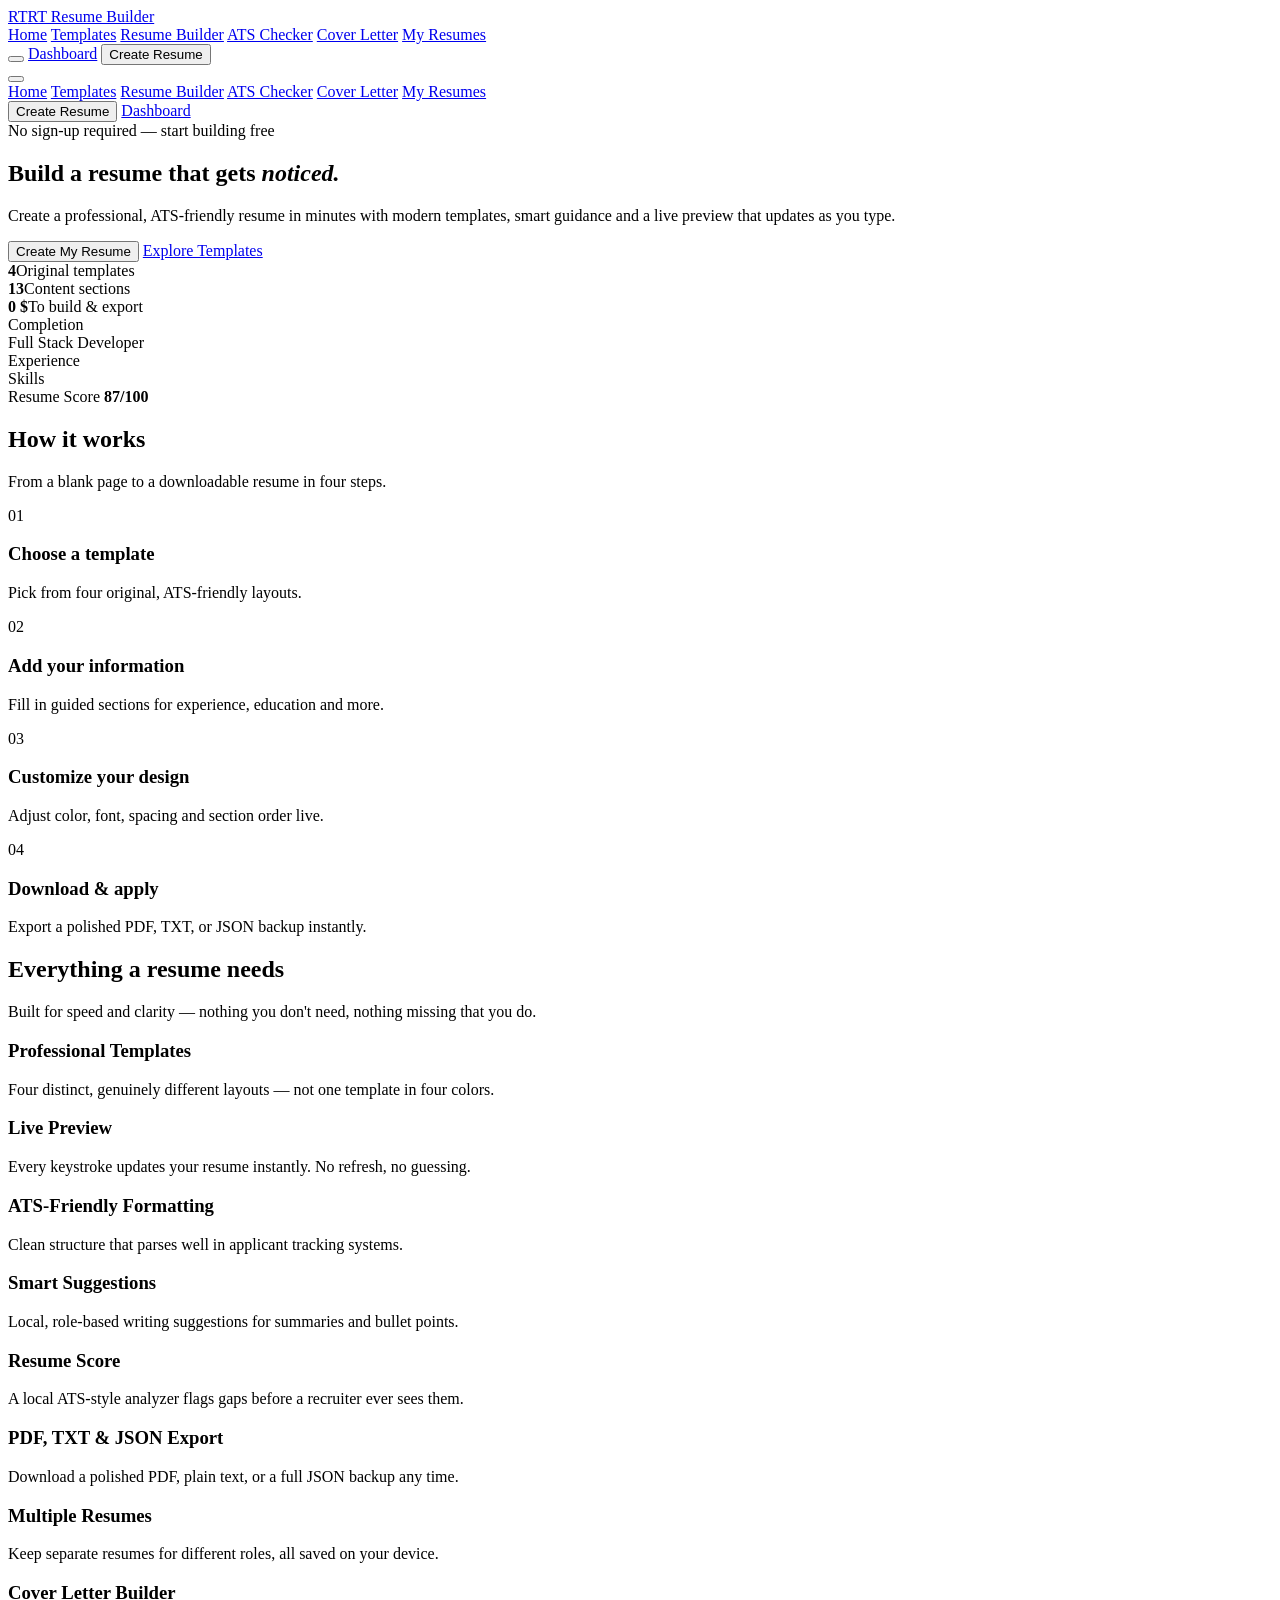
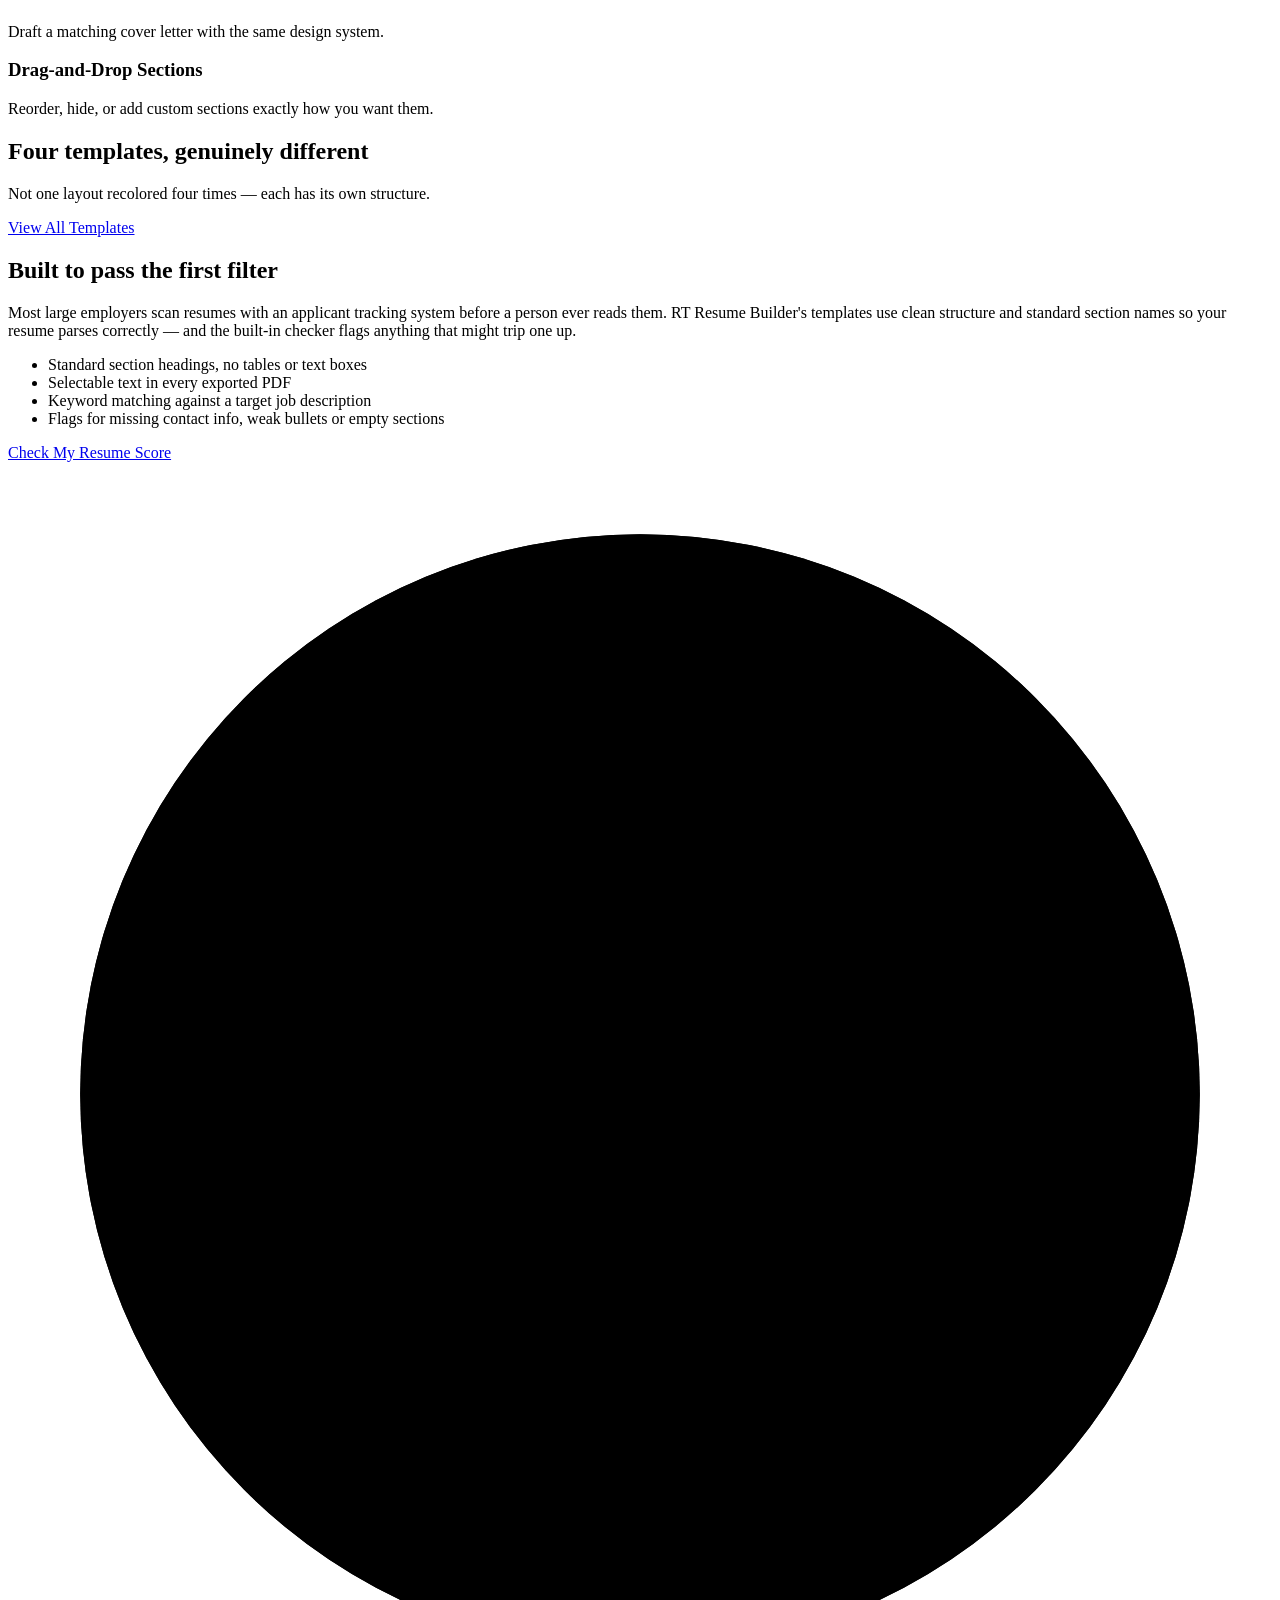
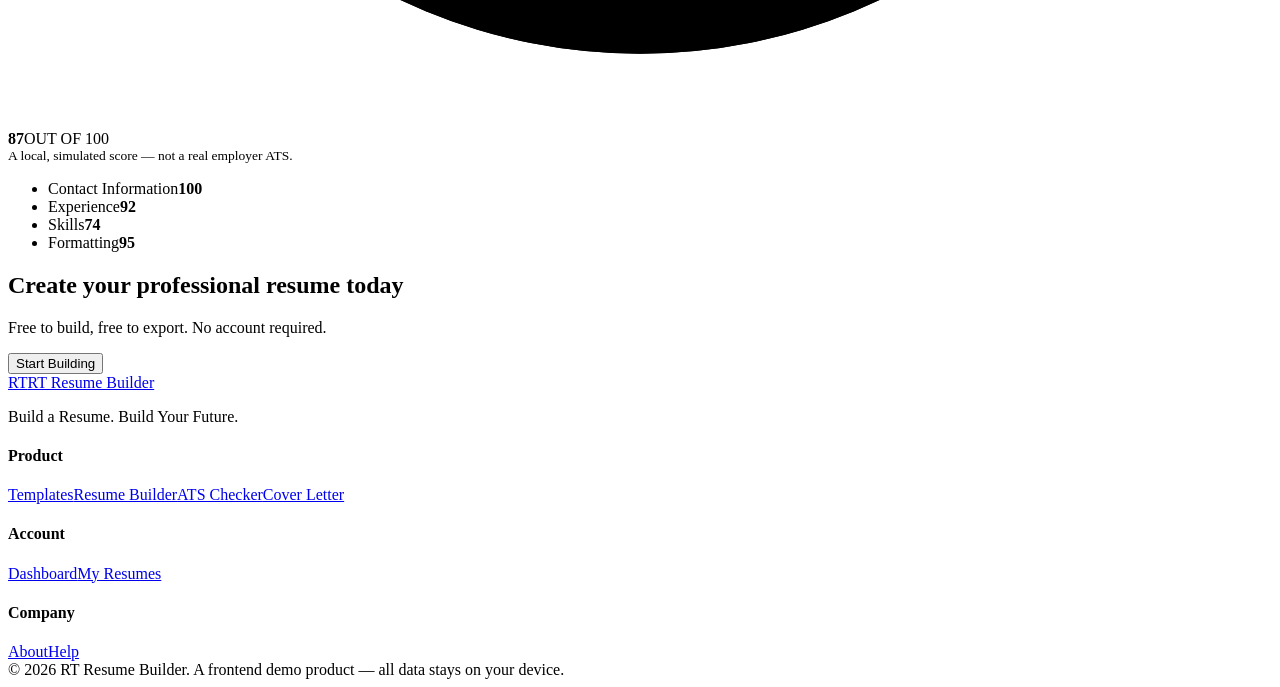
==== index.html @ d9f5d31e "V.0.1 commit" ====
<!DOCTYPE html>
<html lang="en">
<head>
<meta charset="UTF-8">
<meta name="viewport" content="width=device-width, initial-scale=1.0">
<title>RT Resume Builder — Build a Professional Resume</title>
<meta name="description" content="Create professional ATS-friendly resumes with modern templates, live preview, smart guidance and easy PDF export.">
<meta property="og:title" content="RT Resume Builder — Build a Resume. Build Your Future.">
<meta property="og:description" content="Create professional, ATS-friendly resumes in minutes with modern templates and a live preview.">
<meta property="og:type" content="website">
<link rel="icon" href="data:image/svg+xml,<svg xmlns=%22http://www.w3.org/2000/svg%22 viewBox=%220 0 100 100%22><rect width=%22100%22 height=%22100%22 rx=%2222%22 fill=%22%2317233B%22/><text x=%2250%22 y=%2266%22 font-size=%2244%22 fill=%22%23FBF9F4%22 text-anchor=%22middle%22 font-family=%22Georgia,serif%22>RT</text></svg>">
<link rel="stylesheet" href="css/style.css">
<link rel="stylesheet" href="css/landing.css">
<link rel="stylesheet" href="css/responsive.css">
</head>
<body>

<header class="site-header">
  <div class="container">
    <a href="index.html" class="brand"><span class="brand-mark">RT</span><span class="brand-name">RT Resume Builder</span></a>
    <nav class="main-nav">
      <a href="index.html">Home</a>
      <a href="templates.html">Templates</a>
      <a href="builder.html">Resume Builder</a>
      <a href="ats-checker.html">ATS Checker</a>
      <a href="cover-letter.html">Cover Letter</a>
      <a href="dashboard.html">My Resumes</a>
    </nav>
    <div class="header-actions">
      <button class="theme-toggle" aria-label="Toggle dark mode">
        <span class="icon-moon" data-icon="moon"></span><span class="icon-sun" data-icon="sun"></span>
      </button>
      <a href="dashboard.html" class="btn btn-ghost">Dashboard</a>
      <button class="btn btn-primary" data-create-resume>Create Resume</button>
    </div>
    <button class="hamburger" aria-label="Menu"><span></span></button>
  </div>
</header>

<nav class="mobile-nav">
  <a href="index.html">Home</a>
  <a href="templates.html">Templates</a>
  <a href="builder.html">Resume Builder</a>
  <a href="ats-checker.html">ATS Checker</a>
  <a href="cover-letter.html">Cover Letter</a>
  <a href="dashboard.html">My Resumes</a>
  <div class="mobile-actions">
    <button class="btn btn-primary" data-create-resume>Create Resume</button>
    <a href="dashboard.html" class="btn btn-outline">Dashboard</a>
  </div>
</nav>

<main>
  <section class="hero">
    <div class="hero-rule" aria-hidden="true"></div>
    <div class="container">
      <div class="hero-copy">
        <div class="hero-eyebrow"><span class="dot"></span><span>No sign-up required — start building free</span></div>
        <h1>Build a resume that gets <em>noticed.</em></h1>
        <p class="lede">Create a professional, ATS-friendly resume in minutes with modern templates, smart guidance and a live preview that updates as you type.</p>
        <div class="hero-ctas">
          <button class="btn btn-accent" data-create-resume>Create My Resume</button>
          <a href="templates.html" class="btn btn-outline">Explore Templates</a>
        </div>
        <div class="hero-stats">
          <div><strong>4</strong><span>Original templates</span></div>
          <div><strong>13</strong><span>Content sections</span></div>
          <div><strong>0&nbsp;$</strong><span>To build &amp; export</span></div>
        </div>
      </div>
      <div class="hero-visual">
        <div class="mini-app">
          <div class="mini-app-bar">
            <div class="dots"><span></span><span></span><span></span></div>
            <div class="completion">Completion <div class="mini-progress"><i></i></div></div>
          </div>
          <div class="mini-resume">
            <div class="m-name" id="hero-type-name"></div>
            <div class="m-title">Full Stack Developer<span class="type-cursor"></span></div>
            <div class="m-line"></div>
            <div class="m-line short"></div>
            <div class="m-heading">Experience</div>
            <div class="m-line"></div>
            <div class="m-line"></div>
            <div class="m-line short"></div>
            <div class="m-heading">Skills</div>
            <div class="m-line short"></div>
          </div>
        </div>
        <div class="hero-badge-float">Resume Score <strong>87/100</strong></div>
      </div>
    </div>
  </section>

  <section class="section">
    <div class="container">
      <div class="section-head">
        <h2>How it works</h2>
        <p>From a blank page to a downloadable resume in four steps.</p>
      </div>
      <div class="steps">
        <div class="step"><span class="step-num">01</span><h3>Choose a template</h3><p>Pick from four original, ATS-friendly layouts.</p></div>
        <div class="step"><span class="step-num">02</span><h3>Add your information</h3><p>Fill in guided sections for experience, education and more.</p></div>
        <div class="step"><span class="step-num">03</span><h3>Customize your design</h3><p>Adjust color, font, spacing and section order live.</p></div>
        <div class="step"><span class="step-num">04</span><h3>Download &amp; apply</h3><p>Export a polished PDF, TXT, or JSON backup instantly.</p></div>
      </div>
    </div>
  </section>

  <section class="section section-alt">
    <div class="container">
      <div class="section-head">
        <h2>Everything a resume needs</h2>
        <p>Built for speed and clarity — nothing you don't need, nothing missing that you do.</p>
      </div>
      <div class="features-grid">
        <div class="feature-card"><div class="f-icon"><span data-icon="file-text"></span></div><h3>Professional Templates</h3><p>Four distinct, genuinely different layouts — not one template in four colors.</p></div>
        <div class="feature-card"><div class="f-icon"><span data-icon="eye"></span></div><h3>Live Preview</h3><p>Every keystroke updates your resume instantly. No refresh, no guessing.</p></div>
        <div class="feature-card"><div class="f-icon"><span data-icon="check-circle"></span></div><h3>ATS-Friendly Formatting</h3><p>Clean structure that parses well in applicant tracking systems.</p></div>
        <div class="feature-card"><div class="f-icon"><span data-icon="sparkle"></span></div><h3>Smart Suggestions</h3><p>Local, role-based writing suggestions for summaries and bullet points.</p></div>
        <div class="feature-card"><div class="f-icon"><span data-icon="award"></span></div><h3>Resume Score</h3><p>A local ATS-style analyzer flags gaps before a recruiter ever sees them.</p></div>
        <div class="feature-card"><div class="f-icon"><span data-icon="download"></span></div><h3>PDF, TXT &amp; JSON Export</h3><p>Download a polished PDF, plain text, or a full JSON backup any time.</p></div>
        <div class="feature-card"><div class="f-icon"><span data-icon="folder"></span></div><h3>Multiple Resumes</h3><p>Keep separate resumes for different roles, all saved on your device.</p></div>
        <div class="feature-card"><div class="f-icon"><span data-icon="edit"></span></div><h3>Cover Letter Builder</h3><p>Draft a matching cover letter with the same design system.</p></div>
        <div class="feature-card"><div class="f-icon"><span data-icon="grip"></span></div><h3>Drag-and-Drop Sections</h3><p>Reorder, hide, or add custom sections exactly how you want them.</p></div>
      </div>
    </div>
  </section>

  <section class="section">
    <div class="container">
      <div class="section-head">
        <h2>Four templates, genuinely different</h2>
        <p>Not one layout recolored four times — each has its own structure.</p>
      </div>
      <div class="showcase-grid" id="showcase-grid"></div>
      <div class="showcase-more"><a href="templates.html" class="btn btn-outline">View All Templates</a></div>
    </div>
  </section>

  <section class="section section-alt">
    <div class="container ats-section">
      <div>
        <h2>Built to pass the first filter</h2>
        <p>Most large employers scan resumes with an applicant tracking system before a person ever reads them. RT Resume Builder's templates use clean structure and standard section names so your resume parses correctly — and the built-in checker flags anything that might trip one up.</p>
        <ul class="ats-check-list">
          <li><span data-icon="check-circle"></span> Standard section headings, no tables or text boxes</li>
          <li><span data-icon="check-circle"></span> Selectable text in every exported PDF</li>
          <li><span data-icon="check-circle"></span> Keyword matching against a target job description</li>
          <li><span data-icon="check-circle"></span> Flags for missing contact info, weak bullets or empty sections</li>
        </ul>
        <a href="ats-checker.html" class="btn btn-primary" style="margin-top:10px;">Check My Resume Score</a>
      </div>
      <div class="ats-score-card">
        <div class="score-ring" id="ats-demo-ring">
          <svg viewBox="0 0 140 140"><circle class="track" cx="70" cy="70" r="62"/><circle class="fill" cx="70" cy="70" r="62" style="stroke-dasharray:389;stroke-dashoffset:50"/></svg>
          <div class="score-num"><strong>87</strong><span>OUT OF 100</span></div>
        </div>
        <p style="margin:0;color:var(--muted);font-size:13.5px;">A local, simulated score — not a real employer ATS.</p>
        <ul class="ats-cat-list">
          <li><span>Contact Information</span><strong style="color:var(--success)">100</strong></li>
          <li><span>Experience</span><strong style="color:var(--success)">92</strong></li>
          <li><span>Skills</span><strong style="color:var(--warning)">74</strong></li>
          <li><span>Formatting</span><strong style="color:var(--success)">95</strong></li>
        </ul>
      </div>
    </div>
  </section>

  <section class="section">
    <div class="container">
      <div class="final-cta">
        <h2>Create your professional resume today</h2>
        <p>Free to build, free to export. No account required.</p>
        <button class="btn btn-accent" data-create-resume>Start Building</button>
      </div>
    </div>
  </section>
</main>

<footer class="site-footer">
  <div class="container">
    <div class="footer-grid">
      <div class="footer-col">
        <a href="index.html" class="brand" style="margin-bottom:10px;"><span class="brand-mark">RT</span><span class="brand-name">RT Resume Builder</span></a>
        <p style="max-width:32ch;">Build a Resume. Build Your Future.</p>
      </div>
      <div class="footer-col"><h4>Product</h4>
        <a href="templates.html">Templates</a><a href="builder.html">Resume Builder</a><a href="ats-checker.html">ATS Checker</a><a href="cover-letter.html">Cover Letter</a>
      </div>
      <div class="footer-col"><h4>Account</h4>
        <a href="dashboard.html">Dashboard</a><a href="dashboard.html">My Resumes</a>
      </div>
      <div class="footer-col"><h4>Company</h4>
        <a href="index.html">About</a><a href="index.html">Help</a>
      </div>
    </div>
    <div class="footer-bottom">
      <span>© 2026 RT Resume Builder. A frontend demo product — all data stays on your device.</span>
    </div>
  </div>
</footer>

<script src="js/ui.js"></script>
<script src="js/storage.js"></script>
<script src="js/resume-data.js"></script>
<script src="js/icons.js"></script>
<script src="js/templates.js"></script>
<script src="js/resume-preview.js"></script>
<script src="js/suggestions-data.js"></script>
<script src="js/sample-data.js"></script>
<script src="js/navigation.js"></script>
<script src="js/app.js"></script>
<script>
  document.addEventListener('DOMContentLoaded', () => {
    document.querySelectorAll('[data-icon]').forEach(el => { el.innerHTML = RTIcons[el.dataset.icon] || ''; });
  });
</script>
<script>
  // render template showcase using the shared preview engine (kept inline: purely presentational, page-specific)
  document.addEventListener('DOMContentLoaded', () => {
    const grid = document.getElementById('showcase-grid');
    const sample = RTSampleData.getSampleResume();
    grid.innerHTML = RT_TEMPLATES.map(t => `
      <a class="showcase-card" href="templates.html">
        <div class="showcase-thumb"><div class="thumb-render" style="transform:scale(.42);transform-origin:top left;width:238%;" id="show-${t.id}"></div></div>
        <div class="showcase-meta"><span>${t.name}</span><span class="badge badge-brass">${t.category}</span></div>
      </a>`).join('');
    RT_TEMPLATES.forEach(t => {
      const holder = document.getElementById(`show-${t.id}`);
      RTPreview.renderInto(holder, Object.assign({}, sample, { template: t.id }));
    });
  });
</script>
</body>
</html>
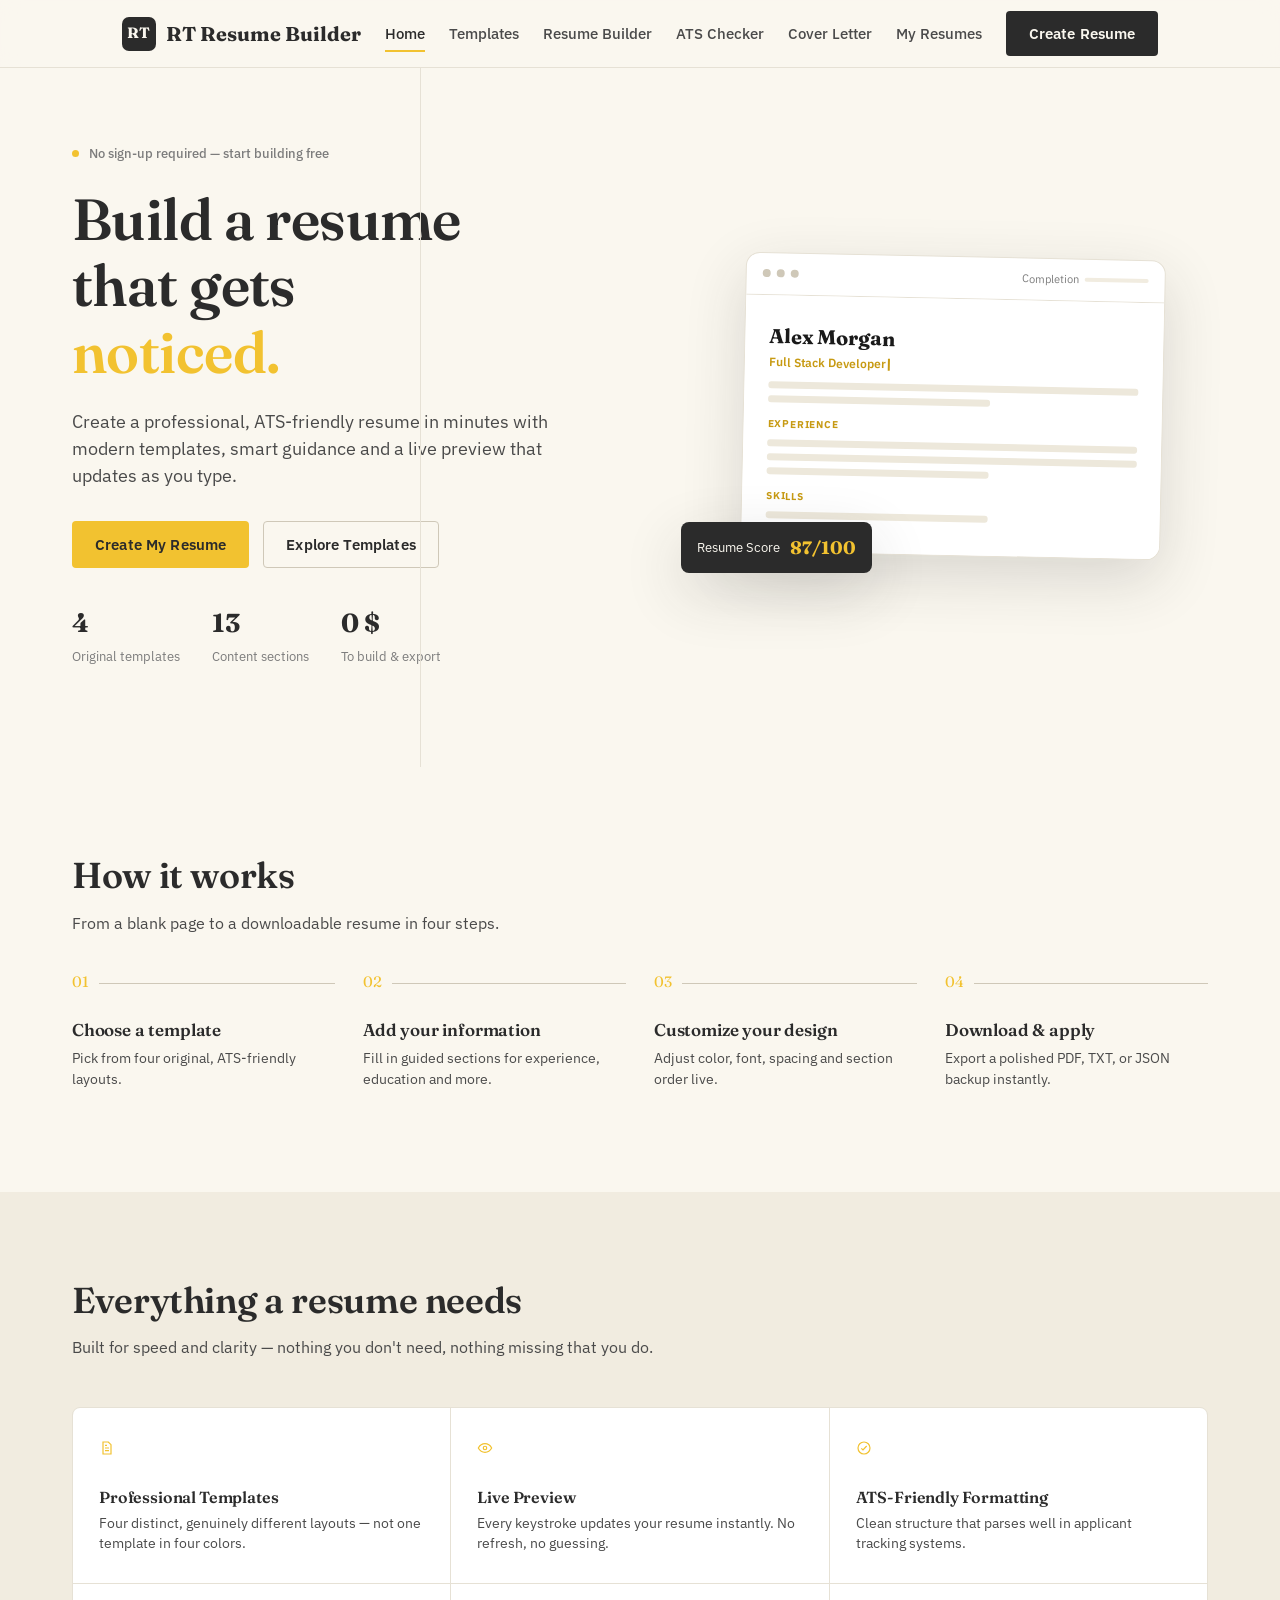
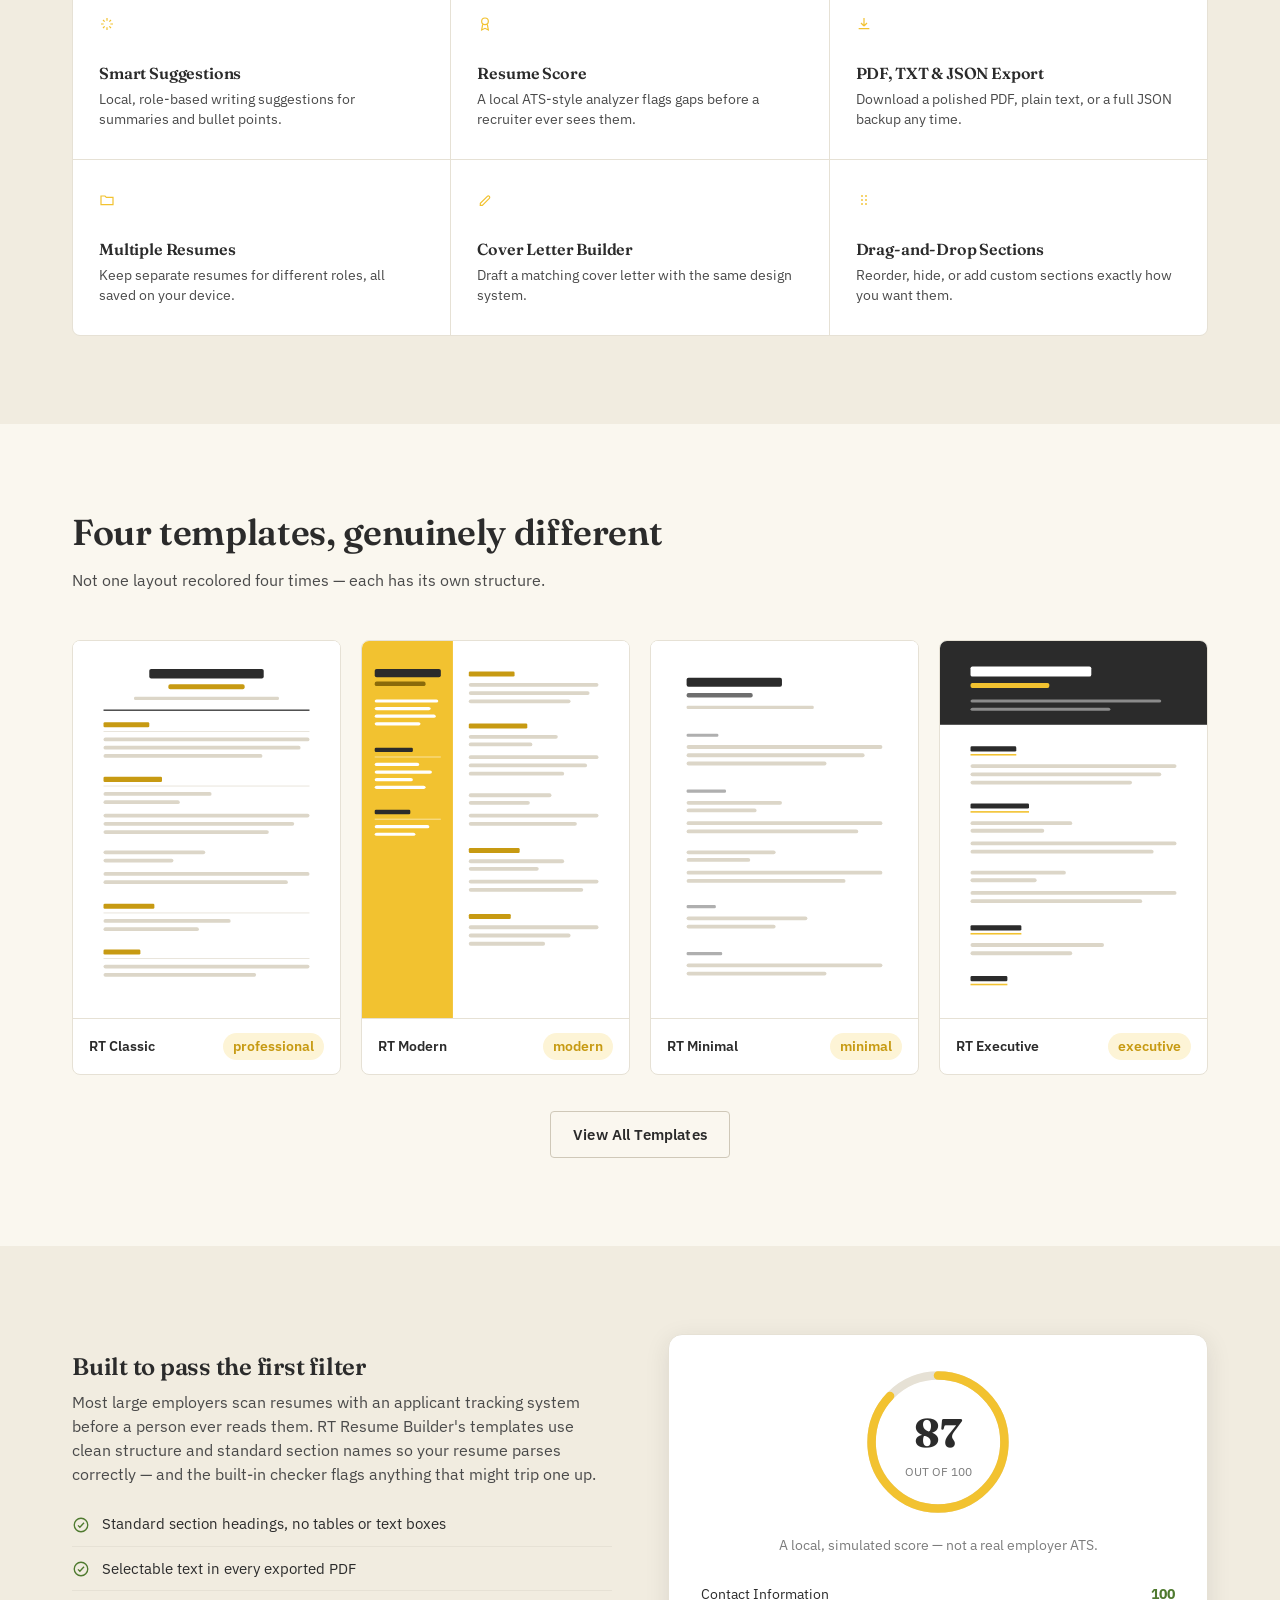
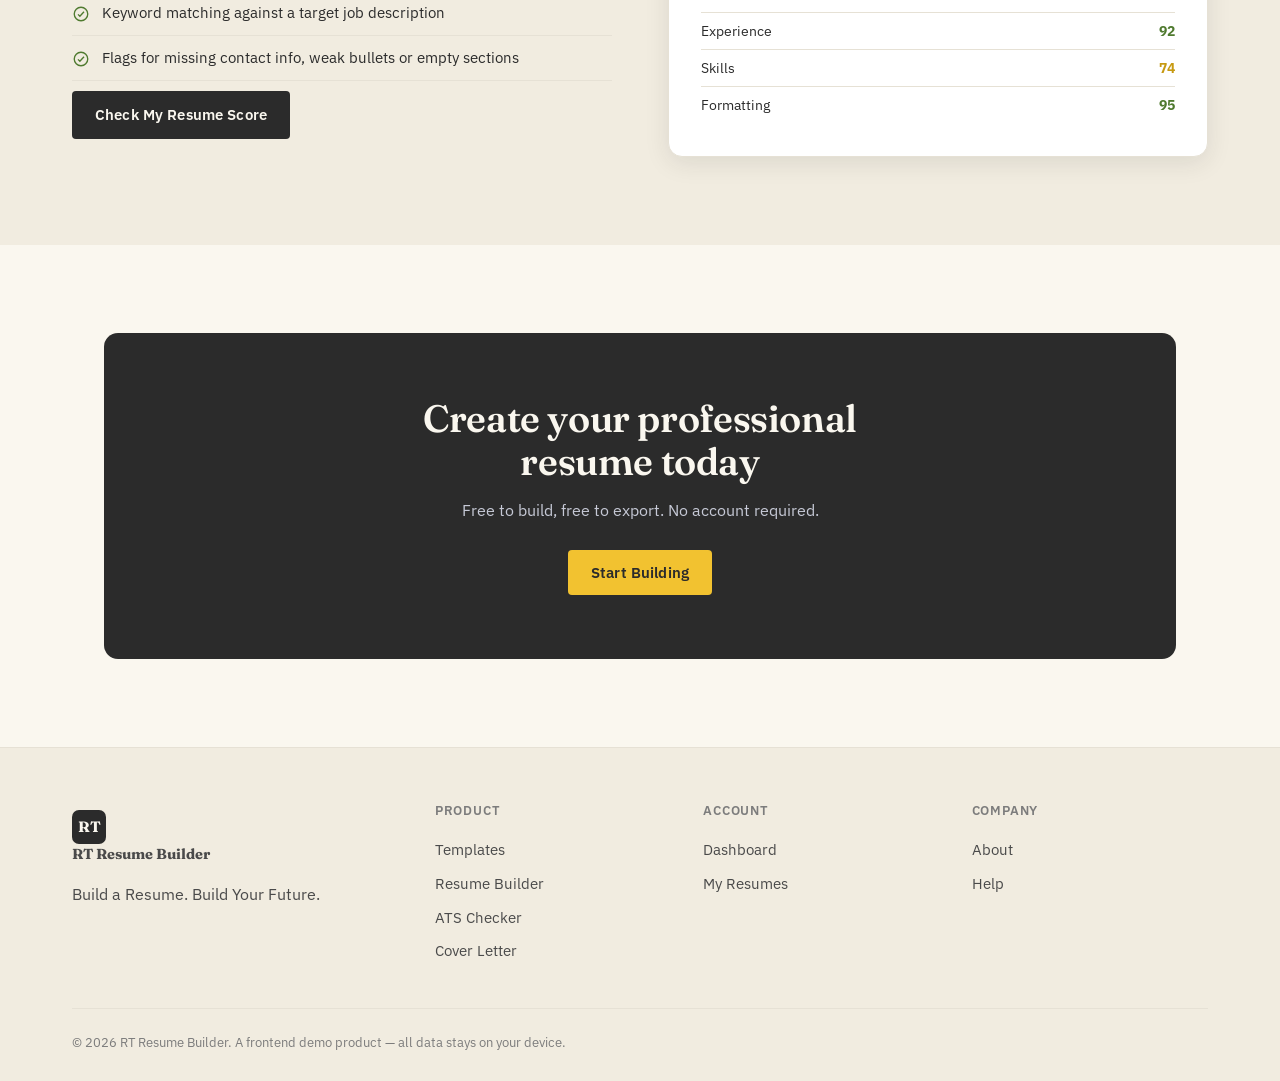
==== commit 0087c876: "V.1 commit" ====
--- a/index.html
+++ b/index.html
@@ -27,10 +27,6 @@
       <a href="dashboard.html">My Resumes</a>
     </nav>
     <div class="header-actions">
-      <button class="theme-toggle" aria-label="Toggle dark mode">
-        <span class="icon-moon" data-icon="moon"></span><span class="icon-sun" data-icon="sun"></span>
-      </button>
-      <a href="dashboard.html" class="btn btn-ghost">Dashboard</a>
       <button class="btn btn-primary" data-create-resume>Create Resume</button>
     </div>
     <button class="hamburger" aria-label="Menu"><span></span></button>
@@ -220,16 +216,11 @@
   // render template showcase using the shared preview engine (kept inline: purely presentational, page-specific)
   document.addEventListener('DOMContentLoaded', () => {
     const grid = document.getElementById('showcase-grid');
-    const sample = RTSampleData.getSampleResume();
     grid.innerHTML = RT_TEMPLATES.map(t => `
       <a class="showcase-card" href="templates.html">
-        <div class="showcase-thumb"><div class="thumb-render" style="transform:scale(.42);transform-origin:top left;width:238%;" id="show-${t.id}"></div></div>
+        <div class="showcase-thumb"><img src="${t.image}" alt="${t.name} resume template preview" loading="lazy"></div>
         <div class="showcase-meta"><span>${t.name}</span><span class="badge badge-brass">${t.category}</span></div>
       </a>`).join('');
-    RT_TEMPLATES.forEach(t => {
-      const holder = document.getElementById(`show-${t.id}`);
-      RTPreview.renderInto(holder, Object.assign({}, sample, { template: t.id }));
-    });
   });
 </script>
 </body>
--- a/css/style.css
+++ b/css/style.css
@@ -0,0 +1,255 @@
+/* ==========================================================================
+   RT RESUME BUILDER — BASE STYLES & DESIGN TOKENS
+   ========================================================================== */
+
+@import url('https://fonts.googleapis.com/css2?family=Fraunces:opsz,wght@9..144,400;9..144,500;9..144,600;9..144,700&family=IBM+Plex+Sans:wght@400;500;600;700&family=IBM+Plex+Mono:wght@500&family=Inter:wght@400;500;600;700&family=Poppins:wght@400;500;600;700&family=Merriweather:wght@400;700&display=swap');
+
+:root{
+  /* ---- palette: yellow / off-white / dark grey ---- */
+  --ink:            #2B2B2B;   /* dark grey — primary text & solid buttons */
+  --ink-soft:       #4A4A4A;
+  --muted:          #7C7C7C;
+  --paper:          #FAF7EF;   /* off-white page background */
+  --paper-dim:      #F1ECE0;   /* off-white, one step down */
+  --surface:        #FFFFFF;
+  --line:           #E6E1D5;
+  --line-strong:    #CFC8B8;
+
+  /* yellow accent family */
+  --brass:          #F2C230;   /* primary yellow */
+  --brass-dark:     #C79A12;   /* deeper yellow for text on light bg */
+  --brass-tint:     #FDF4D6;   /* pale yellow wash */
+
+  --teal:           #5C5C5C;
+  --teal-tint:      #EFEDE6;
+  --success:        #4F7A2F;
+  --warning:        #C79A12;
+  --danger:         #A83A2C;
+  --danger-tint:    #F7E4E0;
+
+  /* ---- type ---- */
+  --font-display: 'Fraunces', Georgia, serif;
+  --font-body: 'IBM Plex Sans', -apple-system, BlinkMacSystemFont, 'Segoe UI', sans-serif;
+  --font-mono: 'IBM Plex Mono', monospace;
+
+  /* ---- geometry ---- */
+  --radius-sm: 4px;
+  --radius: 8px;
+  --radius-lg: 14px;
+  --shadow-sm: 0 1px 2px rgba(43,43,43,.06);
+  --shadow: 0 6px 24px rgba(43,43,43,.10);
+  --shadow-lg: 0 20px 60px rgba(43,43,43,.16);
+
+  --header-h: 68px;
+  --max-w: 1200px;
+}
+
+*,*::before,*::after{ box-sizing:border-box; }
+html{ scroll-behavior:smooth; }
+body{
+  margin:0;
+  font-family:var(--font-body);
+  color:var(--ink);
+  background:var(--paper);
+  -webkit-font-smoothing:antialiased;
+  line-height:1.5;
+  transition:background .25s ease,color .25s ease;
+}
+h1,h2,h3,h4{
+  font-family:var(--font-display);
+  color:var(--ink);
+  margin:0 0 .4em;
+  font-weight:600;
+  line-height:1.15;
+  letter-spacing:-.01em;
+}
+p{ margin:0 0 1em; color:var(--ink-soft); }
+a{ color:inherit; text-decoration:none; }
+ul{ margin:0; padding:0; list-style:none; }
+button{ font-family:inherit; cursor:pointer; }
+input,select,textarea{ font-family:inherit; font-size:15px; }
+img{ max-width:100%; display:block; }
+:focus-visible{ outline:2px solid var(--brass); outline-offset:2px; }
+
+.container{ max-width:var(--max-w); margin:0 auto; padding:0 32px; }
+.visually-hidden{ position:absolute; width:1px; height:1px; overflow:hidden; clip:rect(0 0 0 0); }
+
+/* ---- buttons ---- */
+.btn{
+  display:inline-flex; align-items:center; justify-content:center; gap:8px;
+  padding:12px 22px; border-radius:var(--radius-sm); border:1px solid transparent;
+  font-weight:600; font-size:14.5px; letter-spacing:.01em;
+  transition:transform .12s ease, box-shadow .12s ease, background .15s ease, border-color .15s ease;
+  white-space:nowrap;
+}
+.btn:active{ transform:translateY(1px); }
+.btn-primary{ background:var(--ink); color:var(--paper); }
+.btn-primary:hover{ background:#141414; }
+/* yellow accent button carries dark-grey text — yellow on white needs dark type for contrast */
+.btn-accent{ background:var(--brass); color:var(--ink); }
+.btn-accent:hover{ background:#E8B61C; box-shadow:0 6px 18px rgba(242,194,48,.45); }
+.btn-outline{ background:transparent; color:var(--ink); border-color:var(--line-strong); }
+.btn-outline:hover{ border-color:var(--ink); }
+.btn-ghost{ background:transparent; color:var(--ink-soft); }
+.btn-ghost:hover{ color:var(--ink); background:var(--paper-dim); }
+.btn-sm{ padding:8px 14px; font-size:13px; }
+.btn-icon{ padding:9px; border-radius:var(--radius-sm); background:transparent; border:1px solid var(--line); color:var(--ink-soft); }
+.btn-icon:hover{ border-color:var(--line-strong); color:var(--ink); }
+.btn-danger-outline{ background:transparent; border-color:var(--danger); color:var(--danger); }
+.btn-danger-outline:hover{ background:var(--danger); color:#fff; }
+.btn:disabled{ opacity:.45; cursor:not-allowed; }
+.btn svg{ width:16px; height:16px; flex-shrink:0; }
+
+/* ---- top navigation (marketing pages) ---- */
+.site-header{
+  position:sticky; top:0; z-index:50; height:var(--header-h);
+  display:flex; align-items:center; background:rgba(250,247,239,.9);
+  backdrop-filter:blur(10px); border-bottom:1px solid var(--line);
+}
+.site-header .container{ display:flex; align-items:center; justify-content:space-between; gap:24px; }
+.brand{ display:flex; align-items:center; gap:10px; font-family:var(--font-display); font-weight:700; font-size:20px; }
+.brand-mark{
+  width:34px; height:34px; border-radius:7px; background:var(--ink); color:var(--paper);
+  display:flex; align-items:center; justify-content:center; font-family:var(--font-display);
+  font-weight:700; font-size:15px; flex-shrink:0;
+}
+.brand-name{ white-space:nowrap; }
+.brand-tag{ display:none; }
+
+.main-nav{ display:flex; align-items:center; gap:24px; flex-shrink:0; }
+.main-nav a{ font-size:14.5px; font-weight:500; color:var(--ink-soft); position:relative; padding:4px 0; white-space:nowrap; }
+.main-nav a:hover, .main-nav a.active{ color:var(--ink); }
+.main-nav a.active::after{
+  content:""; position:absolute; left:0; right:0; bottom:-4px; height:2px; background:var(--brass);
+}
+.header-actions{ display:flex; align-items:center; gap:10px; }
+
+.hamburger{ display:none; width:38px; height:38px; border:none; background:none; align-items:center; justify-content:center; }
+.hamburger span{ display:block; width:20px; height:2px; background:var(--ink); position:relative; }
+.hamburger span::before,.hamburger span::after{ content:""; position:absolute; left:0; width:20px; height:2px; background:var(--ink); transition:transform .2s ease; }
+.hamburger span::before{ top:-6px; } .hamburger span::after{ top:6px; }
+
+.mobile-nav{
+  position:fixed; inset:var(--header-h) 0 0 0; background:var(--paper); z-index:60;
+  display:none; flex-direction:column; padding:24px 32px; gap:4px; overflow-y:auto;
+}
+.mobile-nav.open{ display:flex; }
+.mobile-nav a{ padding:16px 4px; border-bottom:1px solid var(--line); font-size:17px; font-weight:500; }
+.mobile-nav .mobile-actions{ margin-top:20px; display:flex; flex-direction:column; gap:10px; }
+body.nav-open{ overflow:hidden; }
+
+/* ---- footer ---- */
+.site-footer{ border-top:1px solid var(--line); padding:56px 0 28px; background:var(--paper-dim); }
+.footer-grid{ display:grid; grid-template-columns:1.4fr repeat(3,1fr); gap:32px; margin-bottom:40px; }
+.footer-col h4{ font-family:var(--font-body); font-size:13px; font-weight:600; text-transform:uppercase; letter-spacing:.06em; color:var(--muted); margin-bottom:14px; }
+.footer-col a{ display:block; padding:6px 0; font-size:14.5px; color:var(--ink-soft); }
+.footer-col a:hover{ color:var(--brass); }
+.footer-bottom{ display:flex; justify-content:space-between; align-items:center; padding-top:24px; border-top:1px solid var(--line); font-size:13px; color:var(--muted); flex-wrap:wrap; gap:12px; }
+
+/* ---- toast ---- */
+#toast-stack{ position:fixed; bottom:24px; right:24px; z-index:400; display:flex; flex-direction:column; gap:10px; align-items:flex-end; }
+.toast{
+  background:var(--ink); color:var(--paper); padding:12px 18px; border-radius:var(--radius-sm);
+  font-size:14px; font-weight:500; box-shadow:var(--shadow-lg); display:flex; align-items:center; gap:10px;
+  animation:toast-in .22s ease;
+  max-width:320px;
+}
+.toast.toast-success{ background:var(--success); }
+.toast.toast-warning{ background:var(--warning); }
+.toast.toast-danger{ background:var(--danger); }
+@keyframes toast-in{ from{ opacity:0; transform:translateY(8px);} to{ opacity:1; transform:translateY(0);} }
+.toast.hide{ animation:toast-out .18s ease forwards; }
+@keyframes toast-out{ to{ opacity:0; transform:translateX(12px);} }
+
+/* ---- modal ---- */
+.modal-overlay{
+  position:fixed; inset:0; background:rgba(23,35,59,.45); backdrop-filter:blur(2px);
+  display:none; align-items:center; justify-content:center; z-index:300; padding:20px;
+}
+.modal-overlay.open{ display:flex; }
+.modal{
+  background:var(--surface); border-radius:var(--radius-lg); box-shadow:var(--shadow-lg);
+  width:100%; max-width:440px; padding:28px; animation:modal-in .18s ease;
+}
+@keyframes modal-in{ from{ opacity:0; transform:translateY(10px) scale(.98);} to{ opacity:1; transform:none;} }
+.modal h3{ font-size:20px; margin-bottom:8px; }
+.modal p{ font-size:14.5px; }
+.modal-actions{ display:flex; justify-content:flex-end; gap:10px; margin-top:22px; }
+.modal input, .modal select{
+  width:100%; padding:11px 13px; border:1px solid var(--line-strong); border-radius:var(--radius-sm);
+  background:var(--surface); color:var(--ink); margin-top:6px;
+}
+
+/* ---- form building blocks (shared by builder + cover letter) ---- */
+.field{ margin-bottom:16px; }
+.field label{ display:block; font-size:13px; font-weight:600; color:var(--ink-soft); margin-bottom:6px; }
+.field .hint{ font-size:12px; color:var(--muted); margin-top:5px; }
+.field input, .field select, .field textarea{
+  width:100%; padding:11px 13px; border:1px solid var(--line-strong); border-radius:var(--radius-sm);
+  background:var(--surface); color:var(--ink); transition:border-color .15s ease, box-shadow .15s ease;
+}
+.field input:focus, .field select:focus, .field textarea:focus{
+  border-color:var(--brass); box-shadow:0 0 0 3px var(--brass-tint); outline:none;
+}
+.field textarea{ resize:vertical; min-height:90px; line-height:1.55; }
+.field.error input, .field.error textarea{ border-color:var(--danger); }
+.field .error-msg{ font-size:12px; color:var(--danger); margin-top:5px; display:none; }
+.field.error .error-msg{ display:block; }
+.field .success-msg{ font-size:12px; color:var(--success); margin-top:5px; display:none; }
+.field.valid .success-msg{ display:block; }
+.field-row{ display:grid; grid-template-columns:1fr 1fr; gap:14px; }
+.checkbox-row{ display:flex; align-items:center; gap:8px; font-size:14px; color:var(--ink-soft); margin-bottom:14px; }
+.checkbox-row input{ width:16px; height:16px; }
+
+/* ---- empty state ---- */
+.empty-state{ text-align:center; padding:60px 24px; color:var(--muted); }
+.empty-state .empty-icon{ width:56px; height:56px; margin:0 auto 16px; opacity:.5; }
+.empty-state h3{ color:var(--ink-soft); font-size:18px; margin-bottom:6px; }
+
+.ic, [data-icon]{ display:inline-flex; align-items:center; justify-content:center; flex-shrink:0; }
+.ic svg, [data-icon] svg{ width:1em; height:1em; display:block; }
+.btn-icon{ font-size:17px; line-height:0; }
+
+/* ---- shared: scaled resume thumbnail ----
+   The preview engine renders a real 210mm-wide .resume-page; these wrappers
+   shrink it to fit a card. Used by templates.html and dashboard.html. */
+.thumb-render{ transform:scale(.42); transform-origin:top left; width:238%; pointer-events:none; }
+.resume-card-thumb, .showcase-thumb, .template-thumb{ overflow:hidden; }
+
+/* ---- shared: dropdown action menu ----
+   Used by the builder header and the dashboard resume cards. */
+.more-menu-wrap{ position:relative; }
+.more-menu{
+  position:absolute; top:44px; right:0; background:var(--surface); border:1px solid var(--line);
+  border-radius:var(--radius); box-shadow:var(--shadow); min-width:180px; padding:6px;
+  display:none; z-index:80;
+}
+.more-menu.open{ display:block; }
+.more-menu button{
+  width:100%; text-align:left; padding:9px 12px; border:none; background:none; font-size:13.5px;
+  border-radius:6px; color:var(--ink-soft); display:flex; align-items:center; gap:9px;
+}
+.more-menu button:hover{ background:var(--paper-dim); color:var(--ink); }
+.more-menu button.danger{ color:var(--danger); }
+
+/* ---- badges ---- */
+.badge{ display:inline-flex; align-items:center; gap:5px; padding:3px 10px; border-radius:20px; font-size:11.5px; font-weight:600; }
+.badge-brass{ background:var(--brass-tint); color:var(--brass-dark); }
+.badge-teal{ background:var(--teal-tint); color:var(--teal); }
+.badge-success{ background:var(--teal-tint); color:var(--success); }
+.badge-warning{ background:var(--brass-tint); color:var(--warning); }
+.badge-danger{ background:var(--danger-tint); color:var(--danger); }
+
+/* ---- section score ring (used in ATS + dashboard) ---- */
+.score-ring{ position:relative; width:96px; height:96px; }
+.score-ring svg{ width:100%; height:100%; transform:rotate(-90deg); }
+.score-ring circle{ fill:none; stroke-width:8; }
+.score-ring .track{ stroke:var(--line); }
+.score-ring .fill{ stroke:var(--brass); stroke-linecap:round; transition:stroke-dashoffset .8s ease; }
+.score-ring .score-num{ position:absolute; inset:0; display:flex; align-items:center; justify-content:center; flex-direction:column; }
+.score-ring .score-num strong{ font-family:var(--font-display); font-size:26px; }
+.score-ring .score-num span{ font-size:10px; color:var(--muted); }
+
+/* utility */
+.mt-0{margin-top:0} .mb-0{margin-bottom:0}
+.flex{ display:flex; } .items-center{ align-items:center; } .justify-between{ justify-content:space-between; } .gap-8{gap:8px} .gap-12{gap:12px}
--- a/css/landing.css
+++ b/css/landing.css
@@ -0,0 +1,100 @@
+/* ==========================================================================
+   LANDING PAGE
+   ========================================================================== */
+
+.hero{ position:relative; padding:76px 0 100px; overflow:hidden; }
+.hero .container{ display:grid; grid-template-columns:1.05fr .95fr; gap:64px; align-items:center; }
+.hero-rule{
+  position:absolute; top:0; bottom:0; left:calc(50% - 220px); width:1px; background:var(--line);
+}
+.hero-eyebrow{ display:flex; align-items:center; gap:10px; margin-bottom:22px; }
+.hero-eyebrow .dot{ width:7px; height:7px; border-radius:50%; background:var(--brass); }
+.hero-eyebrow span{ font-size:13px; color:var(--muted); font-weight:500; }
+.hero h1{
+  font-size:clamp(36px,4.6vw,58px); max-width:11.5ch; margin-bottom:22px;
+}
+.hero h1 em{ font-style:normal; color:var(--brass); }
+.hero .lede{ font-size:18px; max-width:46ch; color:var(--ink-soft); margin-bottom:32px; }
+.hero-ctas{ display:flex; gap:14px; flex-wrap:wrap; margin-bottom:36px; }
+.hero-stats{ display:flex; gap:32px; }
+.hero-stats div strong{ display:block; font-family:var(--font-display); font-size:26px; }
+.hero-stats div span{ font-size:12.5px; color:var(--muted); }
+
+/* live mini resume mock used as hero visual */
+.hero-visual{ position:relative; display:flex; justify-content:center; }
+.mini-app{
+  width:100%; max-width:420px; background:var(--surface); border:1px solid var(--line);
+  border-radius:var(--radius-lg); box-shadow:var(--shadow-lg); overflow:hidden;
+  transform:rotate(1.2deg);
+}
+.mini-app-bar{ display:flex; align-items:center; justify-content:space-between; padding:12px 16px; border-bottom:1px solid var(--line); }
+.mini-app-bar .dots{ display:flex; gap:6px; }
+.mini-app-bar .dots span{ width:8px; height:8px; border-radius:50%; background:var(--line-strong); }
+.mini-app-bar .completion{ font-size:11px; color:var(--muted); display:flex; align-items:center; gap:6px; }
+.mini-progress{ width:64px; height:4px; background:var(--paper-dim); border-radius:2px; overflow:hidden; }
+.mini-progress i{ display:block; height:100%; background:var(--brass); width:0%; animation:fillbar 3.2s ease-in-out infinite; }
+@keyframes fillbar{ 0%{width:8%;} 45%{width:88%;} 65%{width:88%;} 100%{width:8%;} }
+.mini-resume{ padding:26px 24px; background:#fff; color:#1a1a1a; }
+.mini-resume .m-name{ font-family:var(--font-display); font-size:20px; font-weight:700; margin-bottom:2px; }
+.mini-resume .m-title{ font-size:12px; color:var(--brass-dark); font-weight:600; margin-bottom:10px; }
+.mini-resume .m-line{ height:7px; background:#EDE8DB; border-radius:3px; margin-bottom:7px; }
+.mini-resume .m-line.short{ width:60%; }
+.mini-resume .m-heading{ font-size:10px; letter-spacing:.08em; color:#C79A12; font-weight:700; margin:14px 0 8px; text-transform:uppercase; }
+.mini-resume .type-cursor{ display:inline-block; width:2px; height:12px; background:#C79A12; margin-left:2px; animation:blink 1s step-end infinite; vertical-align:middle; }
+@keyframes blink{ 50%{ opacity:0; } }
+.hero-badge-float{
+  position:absolute; bottom:-18px; left:-18px; background:var(--ink); color:var(--paper);
+  padding:12px 16px; border-radius:var(--radius); box-shadow:var(--shadow-lg); font-size:13px;
+  display:flex; align-items:center; gap:10px;
+}
+.hero-badge-float strong{ font-family:var(--font-display); font-size:18px; color:var(--brass); }
+
+/* section shell */
+.section{ padding:88px 0; }
+.section-alt{ background:var(--paper-dim); }
+.section-head{ max-width:640px; margin-bottom:48px; }
+.section-head h2{ font-size:clamp(26px,3vw,36px); }
+.section-head p{ font-size:16px; }
+
+/* how it works */
+.steps{ display:grid; grid-template-columns:repeat(4,1fr); gap:28px; counter-reset:step; }
+.step{ position:relative; padding-top:36px; border-top:1px solid var(--line-strong); }
+.step .step-num{ font-family:var(--font-display); font-size:15px; color:var(--brass); position:absolute; top:-13px; left:0; background:var(--paper); padding-right:10px; }
+.section-alt .step .step-num{ background:var(--paper-dim); }
+.step h3{ font-size:17px; margin-bottom:8px; }
+.step p{ font-size:14px; }
+
+/* feature grid */
+.features-grid{ display:grid; grid-template-columns:repeat(3,1fr); gap:1px; background:var(--line); border:1px solid var(--line); border-radius:var(--radius); overflow:hidden; }
+.feature-card{ background:var(--surface); padding:30px 26px; transition:background .15s ease; }
+.feature-card:hover{ background:var(--paper-dim); }
+.feature-card .f-icon{ width:34px; height:34px; color:var(--brass); margin-bottom:16px; }
+.feature-card h3{ font-size:16px; margin-bottom:6px; }
+.feature-card p{ font-size:13.5px; margin:0; }
+
+/* template showcase */
+.showcase-grid{ display:grid; grid-template-columns:repeat(4,1fr); gap:20px; }
+.showcase-card{ border:1px solid var(--line); border-radius:var(--radius); overflow:hidden; background:var(--surface); transition:transform .15s ease, box-shadow .15s ease; }
+.showcase-card:hover{ transform:translateY(-4px); box-shadow:var(--shadow); }
+.showcase-thumb{ aspect-ratio:210/297; background:#fff; overflow:hidden; }
+.showcase-thumb img{ width:100%; height:100%; object-fit:cover; object-position:top center; }
+.showcase-meta{ padding:14px 16px; border-top:1px solid var(--line); display:flex; justify-content:space-between; align-items:center; }
+.showcase-meta span{ font-size:13.5px; font-weight:600; }
+.showcase-more{ text-align:center; margin-top:36px; }
+
+/* ATS section */
+.ats-section{ display:grid; grid-template-columns:1fr 1fr; gap:56px; align-items:center; }
+.ats-check-list li{ display:flex; gap:12px; padding:11px 0; border-bottom:1px solid var(--line); font-size:14.5px; }
+.ats-check-list li svg{ width:18px; height:18px; color:var(--success); flex-shrink:0; margin-top:2px; }
+.ats-score-card{ background:var(--surface); border:1px solid var(--line); border-radius:var(--radius-lg); padding:32px; box-shadow:var(--shadow); text-align:center; }
+.ats-score-card .score-ring{ width:150px; height:150px; margin:0 auto 18px; }
+.ats-score-card .score-ring .score-num strong{ font-size:40px; }
+.ats-score-card .score-ring .score-num span{ font-size:12px; }
+.ats-cat-list{ text-align:left; margin-top:20px; }
+.ats-cat-list li{ display:flex; justify-content:space-between; padding:8px 0; border-bottom:1px solid var(--line); font-size:13.5px; }
+.ats-cat-list li:last-child{ border-bottom:none; }
+
+/* final CTA */
+.final-cta{ background:var(--ink); color:var(--paper); border-radius:var(--radius-lg); padding:64px 48px; text-align:center; margin:0 32px; }
+.final-cta h2{ color:var(--paper); font-size:clamp(26px,3.4vw,38px); max-width:22ch; margin:0 auto 14px; }
+.final-cta p{ color:#C6C9D6; margin-bottom:28px; }
--- a/css/responsive.css
+++ b/css/responsive.css
@@ -0,0 +1,68 @@
+/* ========================================================================
+   RESPONSIVE
+   ======================================================================== */
+
+/* ---- tablet ---- */
+@media (max-width: 1024px){
+  .hero .container{ grid-template-columns:1fr; }
+  .hero-visual{ order:-1; margin-bottom:20px; }
+  .hero-rule{ display:none; }
+  .steps{ grid-template-columns:1fr 1fr; row-gap:32px; }
+  .features-grid{ grid-template-columns:repeat(2,1fr); }
+  .showcase-grid{ grid-template-columns:repeat(2,1fr); }
+  .ats-section{ grid-template-columns:1fr; }
+  .footer-grid{ grid-template-columns:1fr 1fr; }
+  .template-grid{ grid-template-columns:repeat(2,1fr); }
+  .stat-grid{ grid-template-columns:1fr 1fr; }
+  .resume-grid{ grid-template-columns:repeat(2,1fr); }
+
+  .builder-body{ grid-template-columns:1fr; }
+  .builder-sidebar, .builder-preview-panel{ display:none; }
+  .builder-sidebar.mobile-active, .builder-preview-panel.mobile-active, .builder-form-panel.mobile-active{ display:flex; flex-direction:column; }
+  .builder-form-panel{ display:none; }
+  .builder-form-panel.mobile-active{ display:block; }
+  .mobile-tabs{
+    display:flex; position:fixed; bottom:0; left:0; right:0; background:var(--surface); border-top:1px solid var(--line);
+    z-index:90; padding:6px 4px calc(6px + env(safe-area-inset-bottom));
+  }
+  .mobile-tabs button{
+    flex:1; display:flex; flex-direction:column; align-items:center; gap:3px; padding:8px 4px; background:none;
+    border:none; color:var(--muted); font-size:11px; font-weight:600; border-radius:8px;
+  }
+  .mobile-tabs button.active{ color:var(--brass); }
+  .mobile-tabs button svg{ width:19px; height:19px; }
+  body.builder-page{ padding-bottom:60px; height:auto; overflow:auto; }
+  .builder-body{ height:auto; }
+}
+
+/* ---- collapse the top nav before it gets cramped ---- */
+@media (max-width: 980px){
+  .main-nav{ display:none; }
+  .hamburger{ display:flex; }
+}
+
+/* ---- mobile ---- */
+@media (max-width: 720px){
+  .container{ padding:0 20px; }
+  .header-actions .btn{ display:none; }
+  .hero{ padding:44px 0 60px; }
+  .hero-ctas .btn{ width:100%; }
+  .hero-ctas{ flex-direction:column; }
+  .hero-stats{ gap:20px; }
+  .section{ padding:56px 0; }
+  .steps{ grid-template-columns:1fr; }
+  .features-grid{ grid-template-columns:1fr; }
+  .showcase-grid{ grid-template-columns:1fr 1fr; gap:14px; }
+  .footer-grid{ grid-template-columns:1fr 1fr; gap:24px; }
+  .final-cta{ margin:0 20px; padding:44px 24px; }
+  .template-grid{ grid-template-columns:1fr 1fr; gap:14px; }
+  .filter-bar{ overflow-x:auto; flex-wrap:nowrap; padding-bottom:16px; }
+  .stat-grid{ grid-template-columns:1fr 1fr; gap:12px; }
+  .resume-grid{ grid-template-columns:1fr; }
+  .dash-toolbar{ flex-direction:column; align-items:stretch; }
+  .search-box{ max-width:none; }
+  .resume-page{ transform-origin:top center; }
+  .field-row{ grid-template-columns:1fr; }
+  .skill-row{ grid-template-columns:1fr; }
+  .ats-section, .type-select-grid{ grid-template-columns:1fr; }
+}
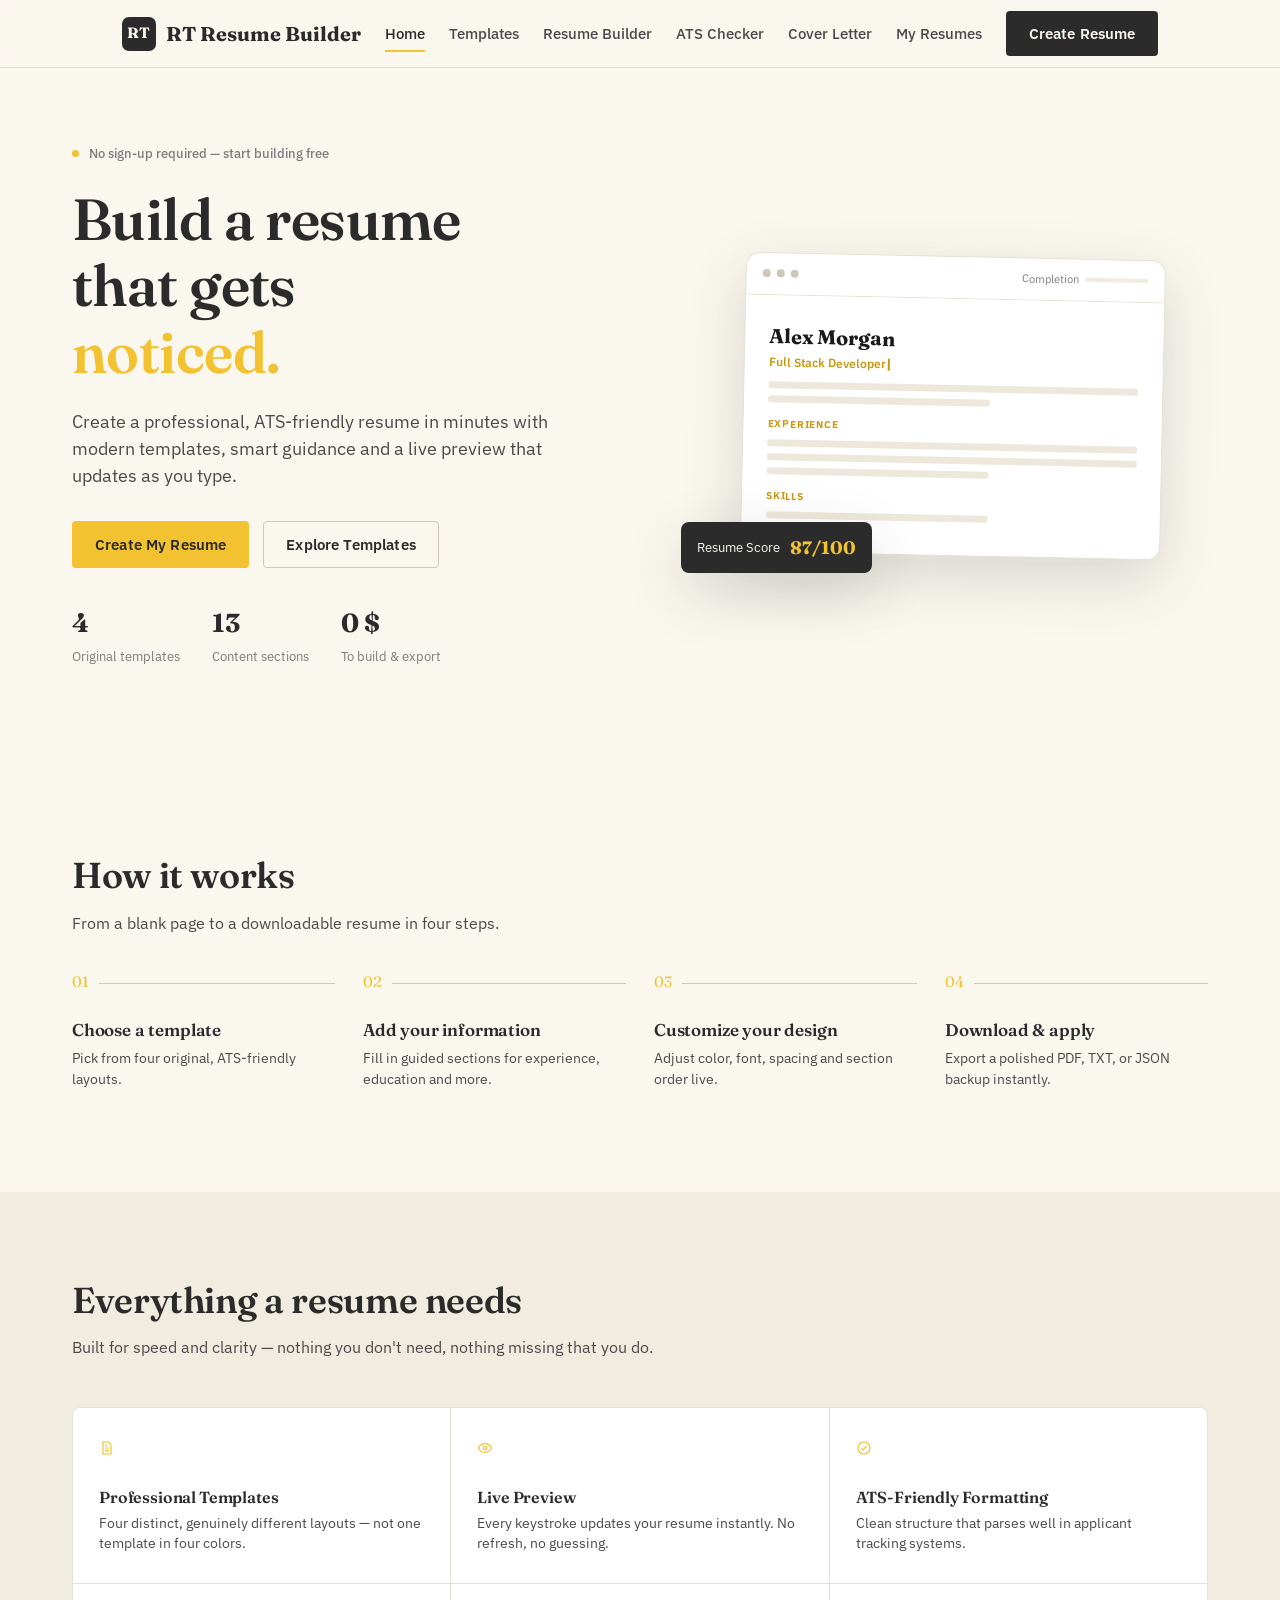
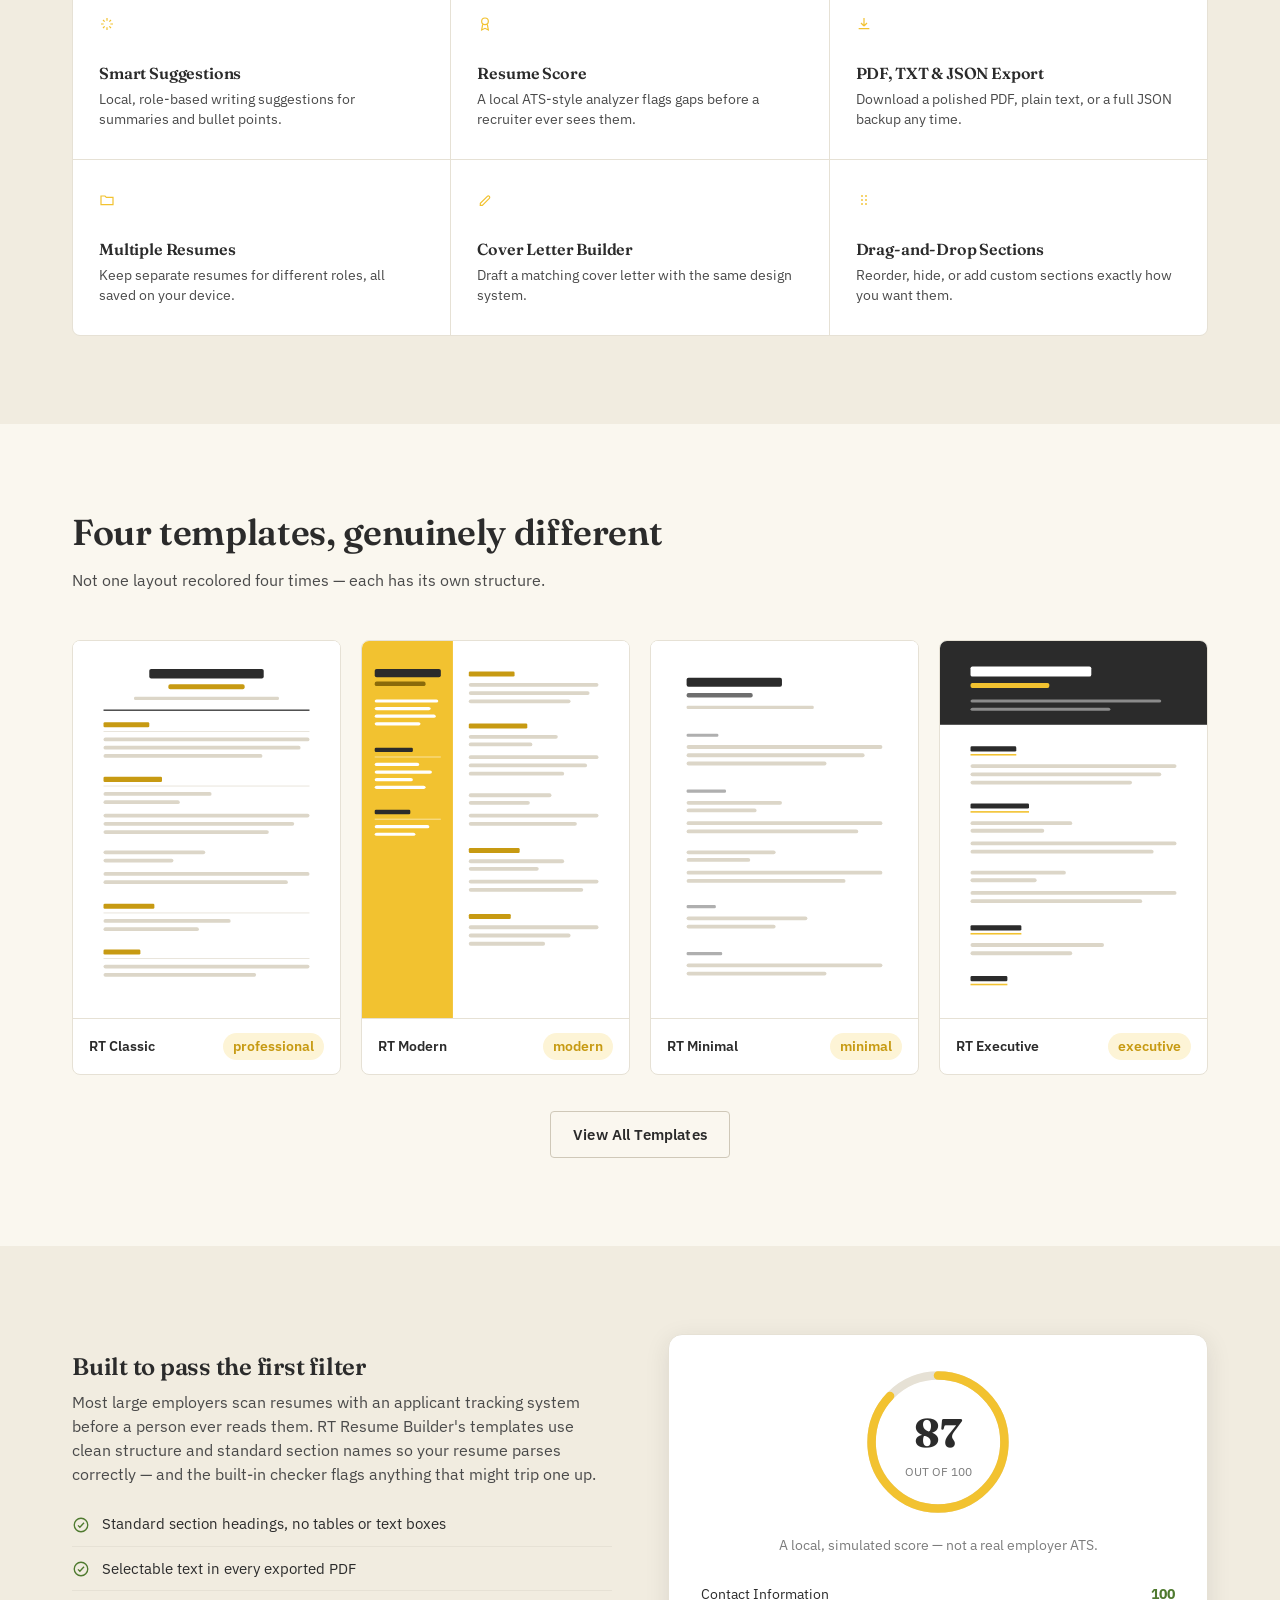
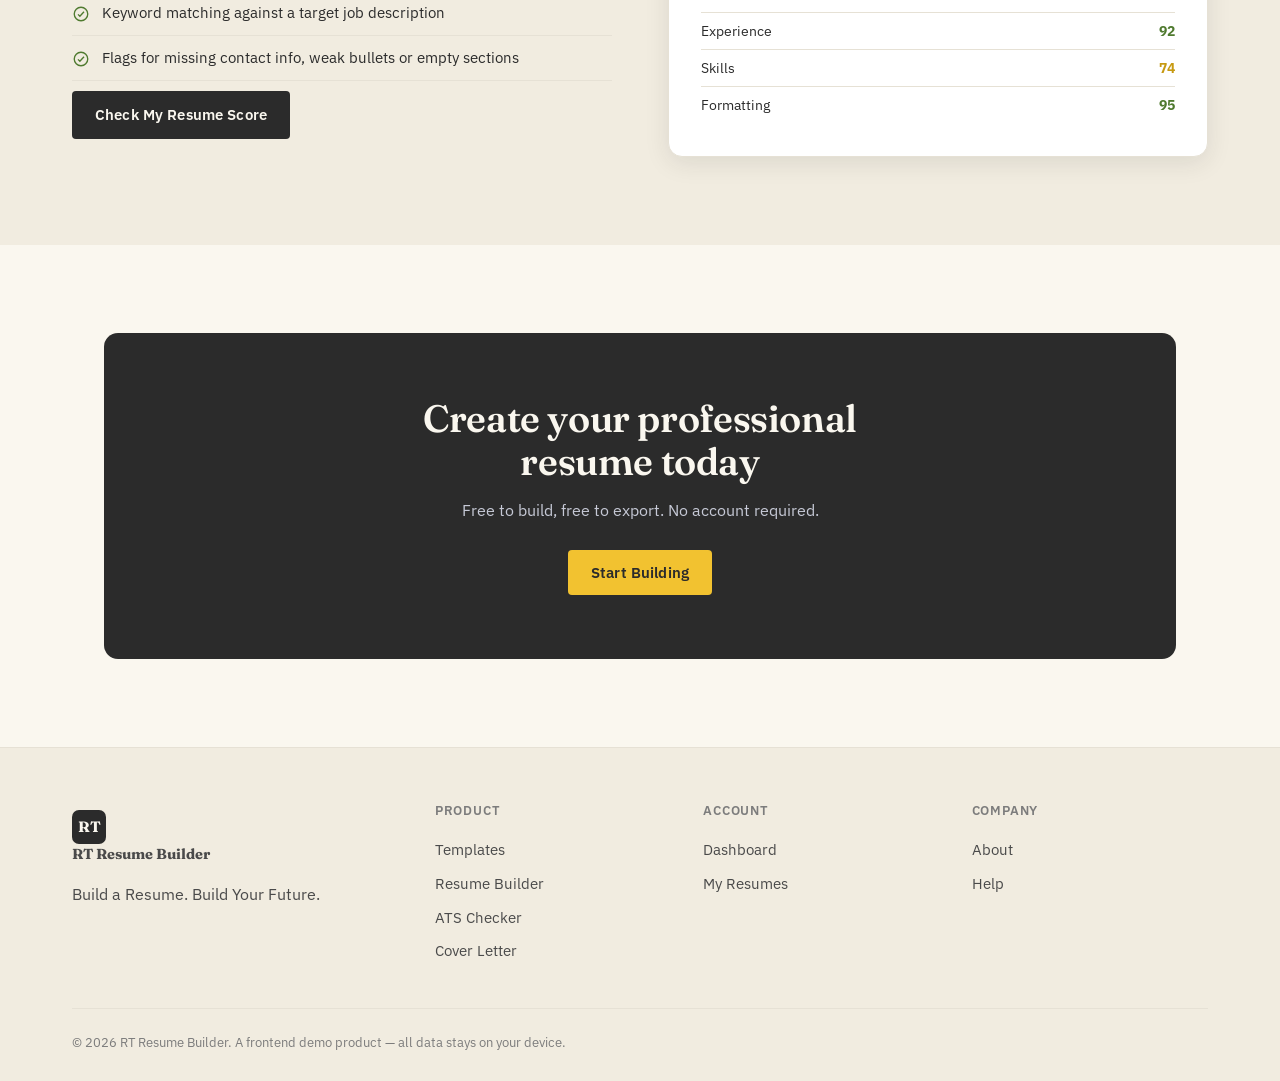
==== commit 91be3b77: "V.1.1 commit" ====
--- a/index.html
+++ b/index.html
@@ -48,7 +48,6 @@
 
 <main>
   <section class="hero">
-    <div class="hero-rule" aria-hidden="true"></div>
     <div class="container">
       <div class="hero-copy">
         <div class="hero-eyebrow"><span class="dot"></span><span>No sign-up required — start building free</span></div>
